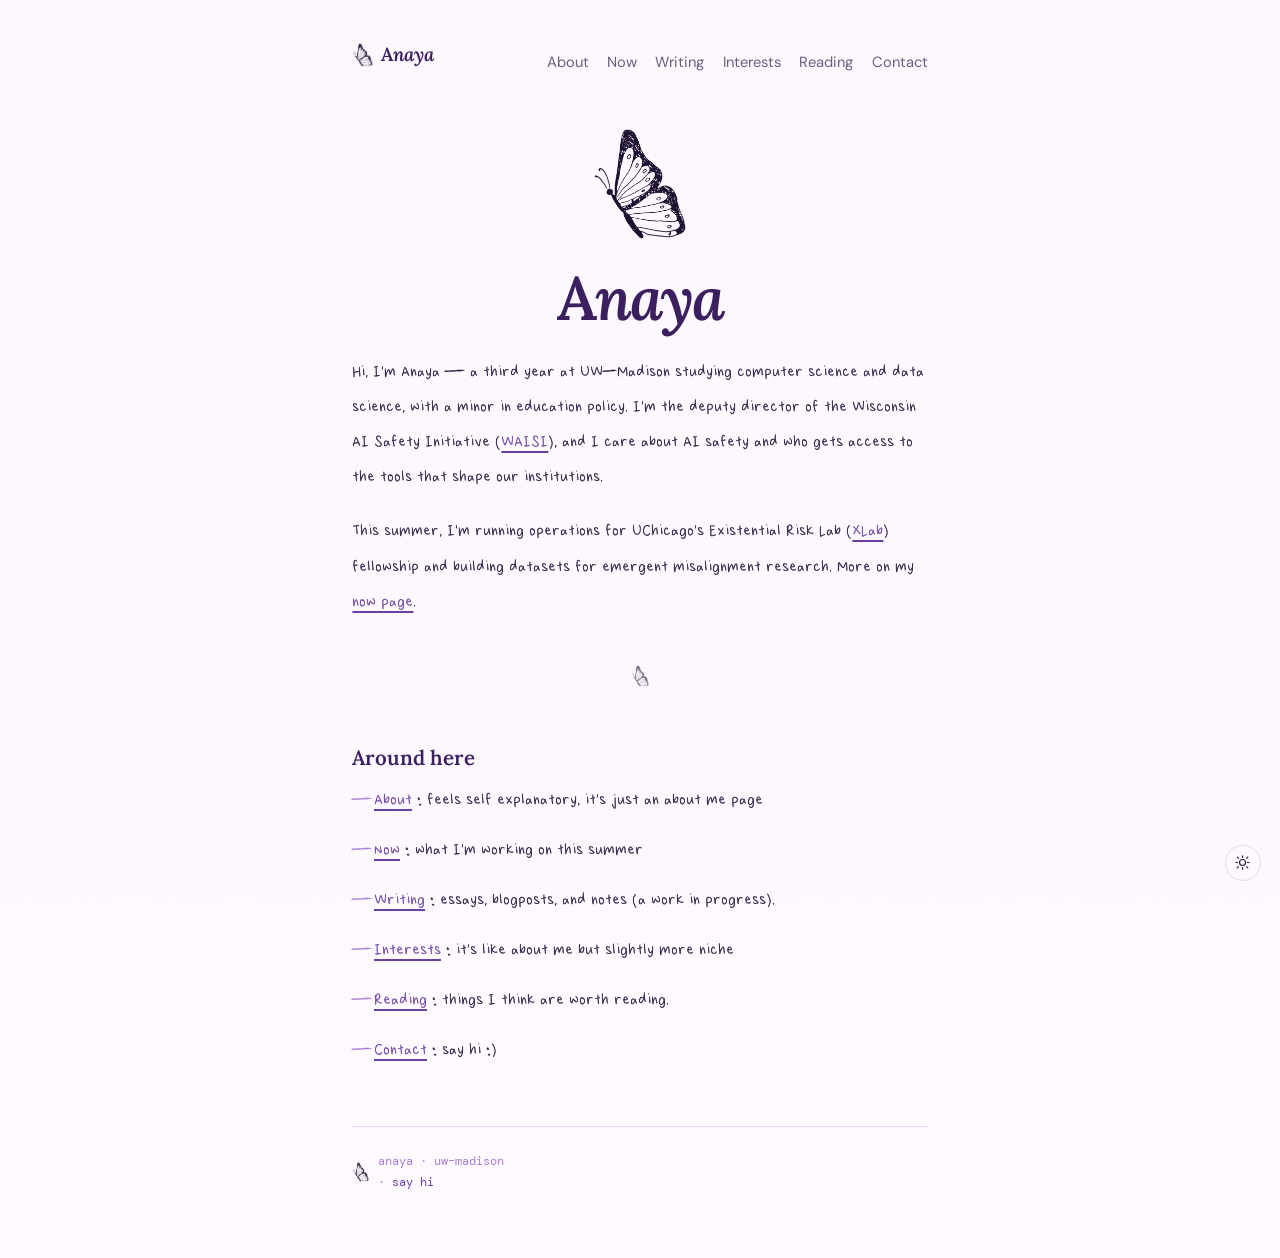
==== index.html @ af7433e6 "Update introduction paragraph for clarity" ====
<!DOCTYPE html>
<html lang="en" data-theme="light">
<head>
  <meta charset="UTF-8" />
  <meta name="viewport" content="width=device-width, initial-scale=1.0"/>
  <title>Anaya — CS · Data Science · Education Policy</title>
  <meta name="description" content="Anaya Mandal — student at UW–Madison studying CS, Data Science, and Education Policy. Interested in AI safety and who gets access to the tools that shape our institutions.">
  <meta name="author" content="Anaya Mandal">
  <meta name="theme-color" content="#6b3fa0">
  <meta property="og:type" content="website">
  <meta property="og:title" content="Anaya — CS · Data Science · Education Policy">
  <meta property="og:description" content="Student at UW–Madison working at the intersection of AI safety, data science, and education policy.">
  <meta property="og:url" content="https://total-anayalation.github.io/">
  <meta name="twitter:card" content="summary_large_image">
  <meta property="og:image" content="https://total-anayalation.github.io/og-image.png">
  <meta property="og:image:width" content="1200">
  <meta property="og:image:height" content="630">
  <meta name="twitter:image" content="https://total-anayalation.github.io/og-image.png">
  <script>(function(){try{var t=localStorage.getItem('anaya-theme');if(t)document.documentElement.setAttribute('data-theme',t);}catch(e){}})();</script>
  <link rel="preconnect" href="https://fonts.googleapis.com">
  <link href="https://fonts.googleapis.com/css2?family=Lora:ital,wght@0,400;0,600;1,400&family=DM+Sans:wght@300;400;500&family=DM+Mono:wght@400;500&display=swap" rel="stylesheet">
  <link rel="stylesheet" href="shared.css">
  <link rel="icon" type="image/svg+xml" href="favicon.svg">
  <link rel="icon" type="image/png" href="favicon.png">
</head>
<body>
  <button class="theme-btn" onclick="toggleTheme()" aria-label="Toggle theme">
    <svg class="icon-sun" width="17" height="17" viewBox="0 0 24 24" fill="none" stroke="currentColor" stroke-width="1.6" stroke-linecap="round" aria-hidden="true"><circle cx="12" cy="12" r="4.2"/><path d="M12 2.6v2.4M12 19v2.4M4.5 4.5l1.7 1.7M17.8 17.8l1.7 1.7M2.6 12H5M19 12h2.4M4.5 19.5l1.7-1.7M17.8 6.2l1.7-1.7"/></svg><svg class="icon-moon" width="16" height="16" viewBox="0 0 24 24" fill="currentColor" aria-hidden="true"><path d="M20.5 15.2A8 8 0 0 1 9.3 4 7 7 0 1 0 20.5 15.2z"/></svg>
  </button>

  <div class="wrap">
    <nav class="nav">
      <a href="index.html" class="nav-home">
        <img class="ink-dark" src="butterfly-dark.png" alt="" aria-hidden="true">
        <img class="ink-light" src="butterfly-light.png" alt="" aria-hidden="true">
        <span>A<em>naya</em></span>
      </a>
      <div class="nav-links">
        <a href="about.html">About</a>
        <a href="now.html">Now</a>
        <a href="blog.html">Writing</a>
        <a href="interests.html">Interests</a>
        <a href="reading.html">Reading</a>
        <a href="contact.html">Contact</a>
      </div>
    </nav>

    <div class="home">
      <img class="home-fly ink-dark" src="butterfly-dark.png" alt="Hand-drawn butterfly">
      <img class="home-fly ink-light" src="butterfly-light.png" alt="" aria-hidden="true">
      <h1 class="home-name">A<em>naya</em></h1>
    </div>

    <p class="lead-in">Hi, I'm Anaya — a third year at UW–Madison studying computer science and data science, with a minor in education policy. I'm the deputy director of the Wisconsin AI Safety Initiative (<a href="https://waisi.org/" target="_blank" rel="noopener noreferrer">WAISI</a>), and I care about AI safety and who gets access to the tools that shape our institutions.</p>

    <p>This summer, I'm running operations for UChicago's Existential Risk Lab (<a href="https://xrisk.uchicago.edu/" target="_blank" rel="noopener noreferrer">XLab</a>) fellowship and building datasets for emergent misalignment research. More on my <a href="now.html">now page</a>.</p>

    <div class="divider">
      <img class="ink-dark" src="butterfly-dark.png" alt="" aria-hidden="true">
      <img class="ink-light" src="butterfly-light.png" alt="" aria-hidden="true">
    </div>

    <h2>Around here</h2>
    <ul class="list">
      <li><a href="about.html">About</a> : feels self explanatory, it's just an about me page</li>
      <li><a href="now.html">Now</a> : what I'm working on this summer </li>
      <li><a href="blog.html">Writing</a> : essays, blogposts, and notes (a work in progress).</li>
      <li><a href="interests.html">Interests</a> : it's like about me but slightly more niche</li>
      <li><a href="reading.html">Reading</a> : things I think are worth reading.</li>
      <li><a href="contact.html">Contact</a> : say hi :)</li>
    </ul>

    <footer>
      <img class="foot-fly ink-dark" src="butterfly-dark.png" alt="" aria-hidden="true">
      <img class="foot-fly ink-light" src="butterfly-light.png" alt="" aria-hidden="true">
      <span>anaya · uw–madison · <a href="contact.html">say hi</a></span>
      <iframe src="https://waisi.live/embed/anaya"
        title="waisi.live webring"
        style="width:100%;height:44px;border:0"
        loading="lazy"></iframe>
    </footer>
  </div>

  <script>
    function toggleTheme() {
      var d = document.documentElement.getAttribute('data-theme') === 'dark';
      document.documentElement.setAttribute('data-theme', d ? 'light' : 'dark');
      localStorage.setItem('anaya-theme', d ? 'light' : 'dark');
    }
  </script>
</body>
</html>
---- shared.css ----
/* shared.css — Anaya · simple & handmade */
*, *::before, *::after { box-sizing: border-box; margin: 0; padding: 0; }

@font-face {
  font-family: 'Handwriting';
  src: url('fonts/handwriting.woff') format('woff'),
       url('fonts/handwriting.ttf') format('truetype');
  font-weight: normal; font-style: normal; font-display: swap;
}
/* second handwriting font — fills in the punctuation the first one lacks
   (– — : ; @ · [ ]), scaled up to match its x-height */
@font-face {
  font-family: 'Handwriting';
  src: url('fonts/handwriting-punct.woff') format('woff'),
       url('fonts/handwriting-punct.otf') format('opentype');
  font-weight: normal; font-style: normal; font-display: swap;
  size-adjust: 122.3%;
  unicode-range: U+002D, U+2013, U+2014, U+003A, U+003B, U+0040, U+00B7, U+005B, U+005D;
}

:root, [data-theme="light"] {
  --bg:       #fdf9ff;
  --ink:      #2b1a40;
  --ink2:     #6b5e80;
  --plum:     #3b1f5e;
  --violet:   #6b3fa0;
  --lavender: #a67fd4;
  --rule:     #e4d8f2;
}
[data-theme="dark"] {
  --bg:       #0e0718;
  --ink:      #ece4fb;
  --ink2:     #a892c8;
  --plum:     #d9c4f5;
  --violet:   #bd93e8;
  --lavender: #8a6fb0;
  --rule:     #2a1a44;
}

html { scroll-behavior: smooth; }

body {
  font-family: 'DM Sans', system-ui, sans-serif;
  background: var(--bg);
  color: var(--ink);
  line-height: 1.72;
  min-height: 100vh;
  -webkit-font-smoothing: antialiased;
  transition: background .3s, color .3s;
}

/* faint paper grain — a little handmade texture */
body::before {
  content: ''; position: fixed; inset: 0; z-index: 0; pointer-events: none;
  background-image: url("data:image/svg+xml,%3Csvg viewBox='0 0 256 256' xmlns='http://www.w3.org/2000/svg'%3E%3Cfilter id='n'%3E%3CfeTurbulence type='fractalNoise' baseFrequency='0.9' numOctaves='4' stitchTiles='stitch'/%3E%3C/filter%3E%3Crect width='100%25' height='100%25' filter='url(%23n)' opacity='0.035'/%3E%3C/svg%3E");
}

/* container */
.wrap {
  position: relative; z-index: 1;
  max-width: 620px;
  margin: 0 auto;
  padding: 2.4rem 1.4rem 4rem;
}

/* ---- nav ---- */
.nav {
  display: flex; flex-wrap: wrap; align-items: baseline;
  justify-content: space-between; gap: .5rem 1.2rem;
  margin-bottom: 3.2rem;
}
.nav-home {
  display: inline-flex; align-items: center; gap: .5rem;
  font-family: 'Lora', serif; font-weight: 600; font-size: 1.18rem;
  color: var(--plum); text-decoration: none; letter-spacing: -.01em;
}
.nav-home em { font-style: italic; }
.nav-home img { height: 24px; width: auto; }
.nav-links { display: flex; flex-wrap: wrap; gap: .2rem 1.15rem; }
.nav-links a {
  color: var(--ink2); text-decoration: none; font-size: .92rem;
  transition: color .15s;
}
.nav-links a:hover { color: var(--violet); text-decoration: underline; text-underline-offset: 3px; }
.nav-links a.active { color: var(--violet); }

/* ---- headings & text ---- */
.kicker {
  font-family: 'DM Mono', monospace; font-size: .68rem;
  letter-spacing: .16em; text-transform: uppercase; color: var(--lavender);
  margin-bottom: .55rem;
}
h1.title {
  font-family: 'Lora', serif; font-weight: 600;
  font-size: clamp(2rem, 5vw, 2.7rem); line-height: 1.1;
  color: var(--plum); letter-spacing: -.02em;
}
h1.title em { font-style: italic; color: var(--violet); }
.sub { color: var(--ink2); margin-top: .7rem; font-size: 1rem; max-width: 48ch; }
h2 {
  font-family: 'Lora', serif; font-weight: 600; font-size: 1.28rem;
  color: var(--plum); margin: 2.6rem 0 .5rem;
}
p { margin-bottom: 1rem; }
a { color: var(--violet); text-underline-offset: 2px; }
strong { color: var(--ink); font-weight: 600; }
/* ── HANDWRITTEN BODY TEXT ── */
.wrap p, ul.list > li {
  font-family: 'Handwriting', 'DM Sans', system-ui, sans-serif;
  font-size: 1.34rem;
  line-height: 1.64;
  -webkit-text-stroke: 0.4px currentColor;
}
.lead-in { font-size: 1.48rem; line-height: 1.52; margin: 1.6rem 0 1.2rem; }

/* ---- simple lists (no boxes) ---- */
ul.list { list-style: none; margin: .4rem 0 1.4rem; }
ul.list > li {
  position: relative; padding-left: 1.35rem; margin-bottom: .9rem;
  line-height: 1.66;
}
ul.list > li::before {
  content: '—'; position: absolute; left: 0; color: var(--lavender);
}

/* ---- dividers ---- */
.divider { text-align: center; margin: 2.8rem 0; }
.divider img { height: 22px; width: auto; opacity: .7; }
hr.rule { border: none; border-top: 1px solid var(--rule); margin: 2.4rem 0; }

/* ---- footer ---- */
footer {
  margin-top: 3.6rem; padding-top: 1.4rem; border-top: 1px solid var(--rule);
  display: flex; align-items: center; gap: .55rem;
  font-family: 'DM Mono', monospace; font-size: .74rem; color: var(--lavender);
}
footer a { color: var(--violet); text-decoration: none; }
footer a:hover { text-decoration: underline; }

/* hand-drawn butterfly, theme-aware */
.ink-dark { display: inline-block; } .ink-light { display: none; }
[data-theme="dark"] .ink-dark { display: none; } [data-theme="dark"] .ink-light { display: inline-block; }
.foot-fly { height: 20px; width: auto; }

/* ---- theme toggle ---- */
.theme-btn {
  position: fixed; bottom: 1.2rem; right: 1.2rem; z-index: 50;
  width: 36px; height: 36px; border-radius: 50%;
  border: 1px solid var(--rule); background: var(--bg); color: inherit;
  cursor: pointer; font-size: 1rem; line-height: 1;
  display: flex; align-items: center; justify-content: center;
}
.icon-sun { display: inline; } .icon-moon { display: none; }
[data-theme="dark"] .icon-sun { display: none; } [data-theme="dark"] .icon-moon { display: inline; }

/* ---- home hero ---- */
.home { text-align: center; margin: 1rem 0 1.6rem; }
.home-fly { height: 116px; width: auto; margin-bottom: 1.1rem; }
.home-name {
  font-family: 'Lora', serif; font-weight: 600;
  font-size: clamp(2.6rem, 9vw, 3.8rem); line-height: 1;
  color: var(--plum); letter-spacing: -.03em;
}
.home-name em { font-style: italic; }

@media (prefers-reduced-motion: reduce) {
  *, *::before, *::after {
    animation-duration: .001ms !important;
    transition-duration: .001ms !important;
    scroll-behavior: auto !important;
  }
}
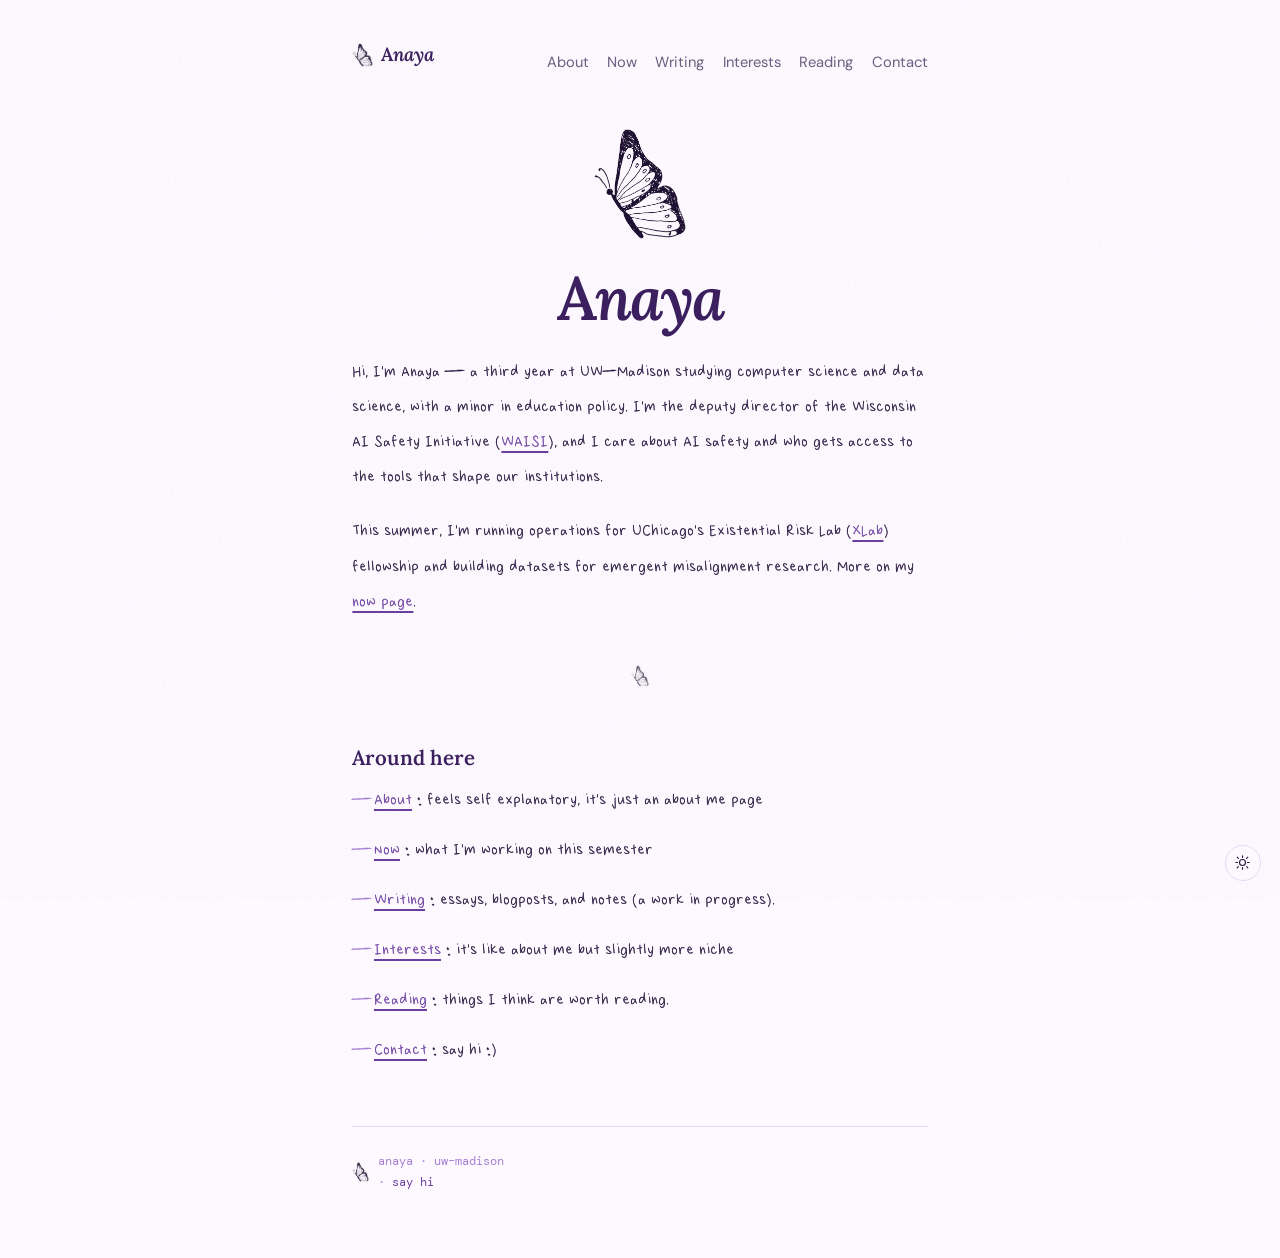
==== commit d0470b01: "Update link description for 'Now' section" ====
--- a/index.html
+++ b/index.html
@@ -63,7 +63,7 @@
     <h2>Around here</h2>
     <ul class="list">
       <li><a href="about.html">About</a> : feels self explanatory, it's just an about me page</li>
-      <li><a href="now.html">Now</a> : what I'm working on this summer </li>
+      <li><a href="now.html">Now</a> : what I'm working on this semester </li>
       <li><a href="blog.html">Writing</a> : essays, blogposts, and notes (a work in progress).</li>
       <li><a href="interests.html">Interests</a> : it's like about me but slightly more niche</li>
       <li><a href="reading.html">Reading</a> : things I think are worth reading.</li>
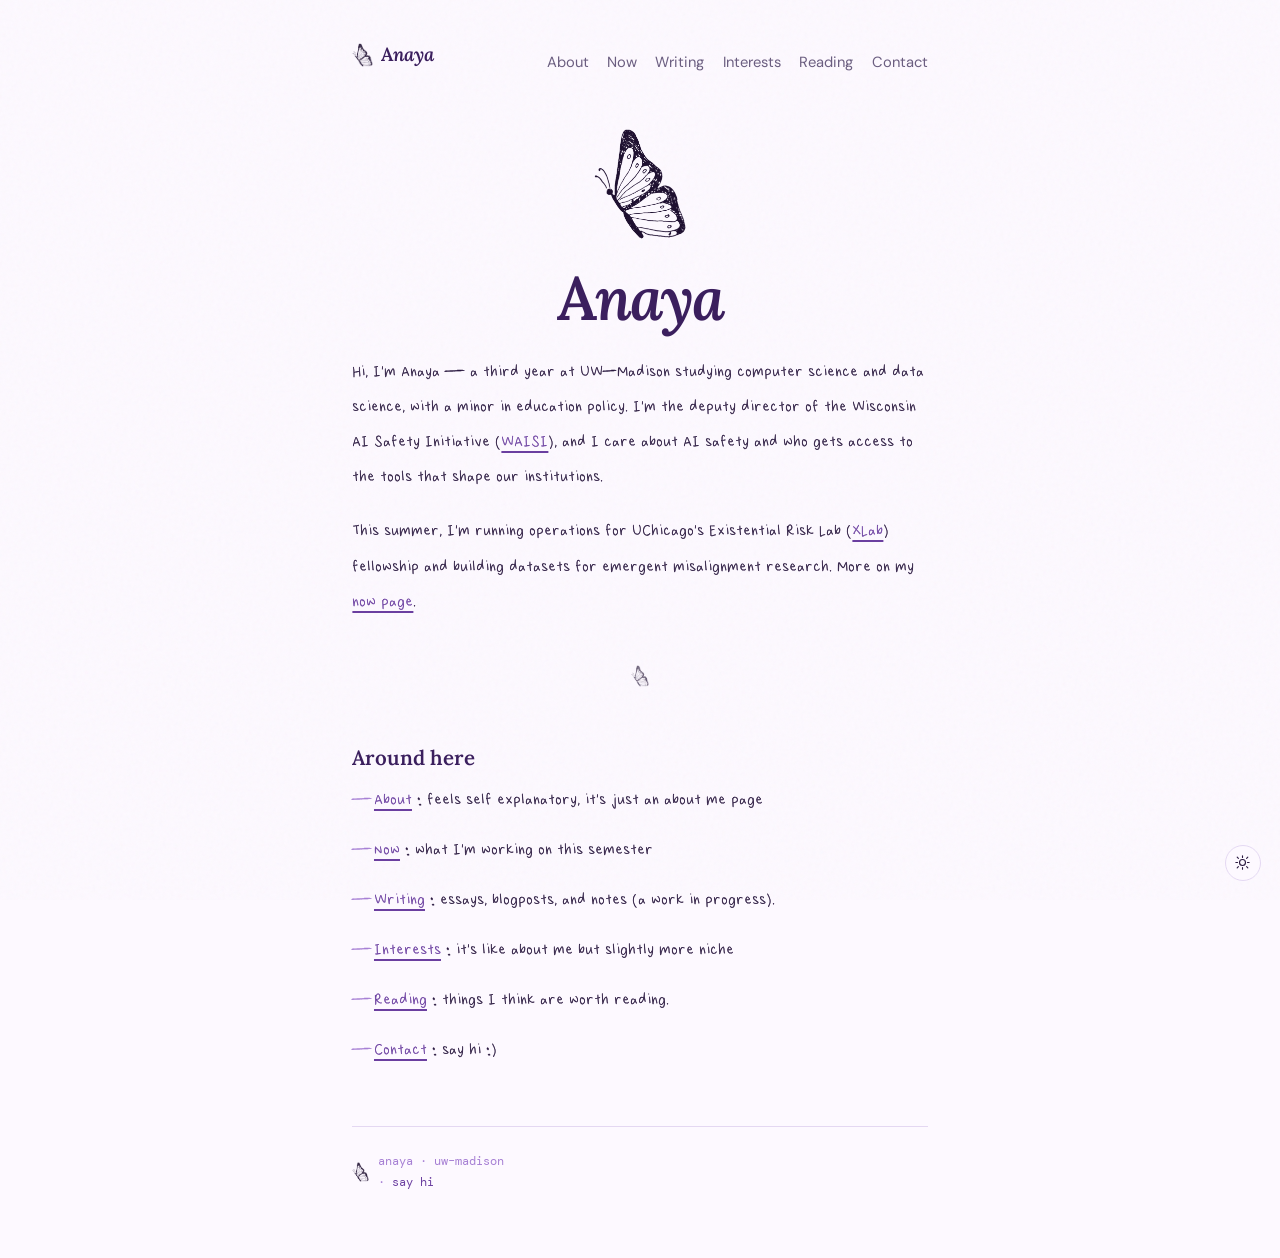
==== commit 44803208: "Add SEO: full name in titles, canonical URLs, structured data, sitemap and robots.txt for anayamanda" ====
--- a/index.html
+++ b/index.html
@@ -3,20 +3,26 @@
 <head>
   <meta charset="UTF-8" />
   <meta name="viewport" content="width=device-width, initial-scale=1.0"/>
-  <title>Anaya — CS · Data Science · Education Policy</title>
+  <title>Anaya Mandal — CS · Data Science · Education Policy</title>
   <meta name="description" content="Anaya Mandal — student at UW–Madison studying CS, Data Science, and Education Policy. Interested in AI safety and who gets access to the tools that shape our institutions.">
+  <link rel="canonical" href="https://anayamandal.com/">
   <meta name="author" content="Anaya Mandal">
   <meta name="theme-color" content="#6b3fa0">
   <meta property="og:type" content="website">
-  <meta property="og:title" content="Anaya — CS · Data Science · Education Policy">
+  <meta property="og:title" content="Anaya Mandal — CS · Data Science · Education Policy">
   <meta property="og:description" content="Student at UW–Madison working at the intersection of AI safety, data science, and education policy.">
-  <meta property="og:url" content="https://total-anayalation.github.io/">
+  <meta property="og:url" content="https://anayamandal.com/">
   <meta name="twitter:card" content="summary_large_image">
-  <meta property="og:image" content="https://total-anayalation.github.io/og-image.png">
+  <meta property="og:image" content="https://anayamandal.com/og-image.png">
   <meta property="og:image:width" content="1200">
   <meta property="og:image:height" content="630">
-  <meta name="twitter:image" content="https://total-anayalation.github.io/og-image.png">
+  <meta name="twitter:image" content="https://anayamandal.com/og-image.png">
   <script>(function(){try{var t=localStorage.getItem('anaya-theme');if(t)document.documentElement.setAttribute('data-theme',t);}catch(e){}})();</script>
+  <script type="application/ld+json">
+  {"@context":"https://schema.org","@type":"Person","name":"Anaya Mandal","url":"https://anayamandal.com/",
+   "jobTitle":"Student","affiliation":{"@type":"CollegeOrUniversity","name":"University of Wisconsin–Madison"},
+   "sameAs":["https://www.linkedin.com/in/anaya-mandal/","https://github.com/total-anayalation"]}
+  </script>
   <link rel="preconnect" href="https://fonts.googleapis.com">
   <link href="https://fonts.googleapis.com/css2?family=Lora:ital,wght@0,400;0,600;1,400&family=DM+Sans:wght@300;400;500&family=DM+Mono:wght@400;500&display=swap" rel="stylesheet">
   <link rel="stylesheet" href="shared.css">
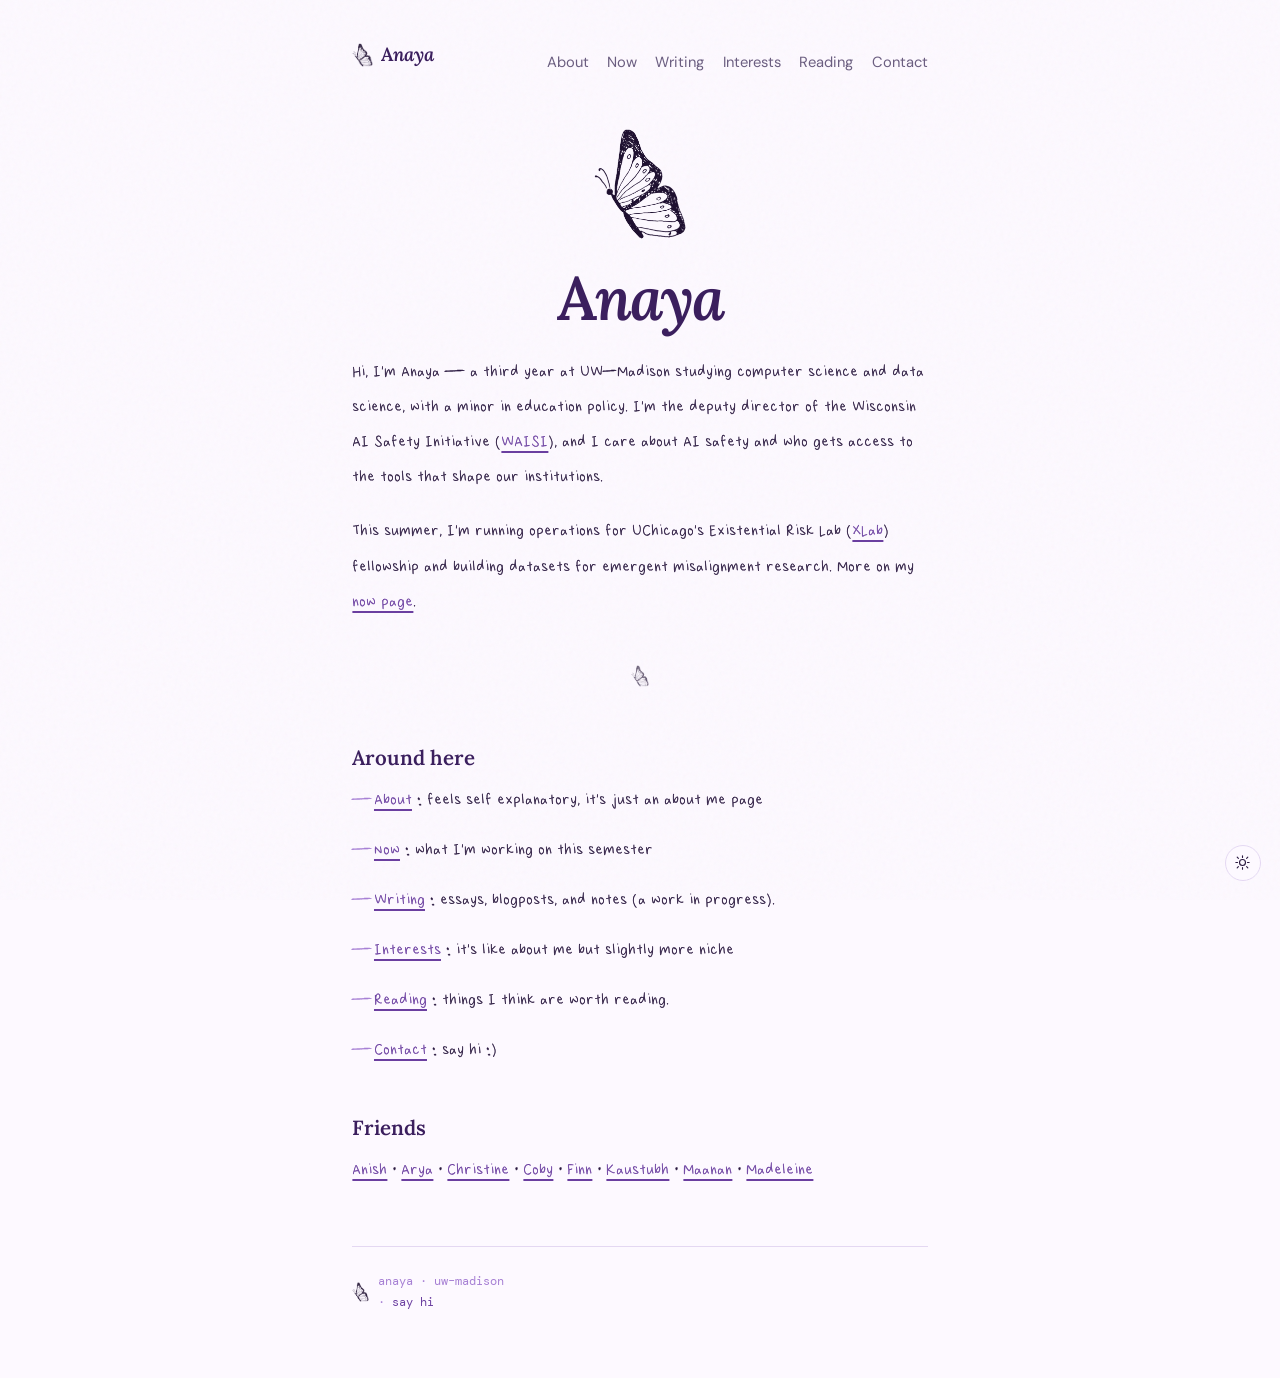
==== commit a6e0dc1b: "Add Friends section to homepage" ====
--- a/index.html
+++ b/index.html
@@ -6,6 +6,7 @@
   <title>Anaya Mandal — CS · Data Science · Education Policy</title>
   <meta name="description" content="Anaya Mandal — student at UW–Madison studying CS, Data Science, and Education Policy. Interested in AI safety and who gets access to the tools that shape our institutions.">
   <link rel="canonical" href="https://anayamandal.com/">
+  <meta name="google-site-verification" content="bRWdzGA-npLcnhQO7zi7wikfPLaeNa8qLAGMxVcmnFM" />
   <meta name="author" content="Anaya Mandal">
   <meta name="theme-color" content="#6b3fa0">
   <meta property="og:type" content="website">
@@ -36,18 +37,18 @@
 
   <div class="wrap">
     <nav class="nav">
-      <a href="index.html" class="nav-home">
+      <a href="/" class="nav-home">
         <img class="ink-dark" src="butterfly-dark.png" alt="" aria-hidden="true">
         <img class="ink-light" src="butterfly-light.png" alt="" aria-hidden="true">
         <span>A<em>naya</em></span>
       </a>
       <div class="nav-links">
-        <a href="about.html">About</a>
-        <a href="now.html">Now</a>
-        <a href="blog.html">Writing</a>
-        <a href="interests.html">Interests</a>
-        <a href="reading.html">Reading</a>
-        <a href="contact.html">Contact</a>
+        <a href="/about">About</a>
+        <a href="/now">Now</a>
+        <a href="/blog">Writing</a>
+        <a href="/interests">Interests</a>
+        <a href="/reading">Reading</a>
+        <a href="/contact">Contact</a>
       </div>
     </nav>
 
@@ -59,7 +60,7 @@
 
     <p class="lead-in">Hi, I'm Anaya — a third year at UW–Madison studying computer science and data science, with a minor in education policy. I'm the deputy director of the Wisconsin AI Safety Initiative (<a href="https://waisi.org/" target="_blank" rel="noopener noreferrer">WAISI</a>), and I care about AI safety and who gets access to the tools that shape our institutions.</p>
 
-    <p>This summer, I'm running operations for UChicago's Existential Risk Lab (<a href="https://xrisk.uchicago.edu/" target="_blank" rel="noopener noreferrer">XLab</a>) fellowship and building datasets for emergent misalignment research. More on my <a href="now.html">now page</a>.</p>
+    <p>This summer, I'm running operations for UChicago's Existential Risk Lab (<a href="https://xrisk.uchicago.edu/" target="_blank" rel="noopener noreferrer">XLab</a>) fellowship and building datasets for emergent misalignment research. More on my <a href="/now">now page</a>.</p>
 
     <div class="divider">
       <img class="ink-dark" src="butterfly-dark.png" alt="" aria-hidden="true">
@@ -68,18 +69,22 @@
 
     <h2>Around here</h2>
     <ul class="list">
-      <li><a href="about.html">About</a> : feels self explanatory, it's just an about me page</li>
-      <li><a href="now.html">Now</a> : what I'm working on this semester </li>
-      <li><a href="blog.html">Writing</a> : essays, blogposts, and notes (a work in progress).</li>
-      <li><a href="interests.html">Interests</a> : it's like about me but slightly more niche</li>
-      <li><a href="reading.html">Reading</a> : things I think are worth reading.</li>
-      <li><a href="contact.html">Contact</a> : say hi :)</li>
+      <li><a href="/about">About</a> : feels self explanatory, it's just an about me page</li>
+      <li><a href="/now">Now</a> : what I'm working on this semester </li>
+      <li><a href="/blog">Writing</a> : essays, blogposts, and notes (a work in progress).</li>
+      <li><a href="/interests">Interests</a> : it's like about me but slightly more niche</li>
+      <li><a href="/reading">Reading</a> : things I think are worth reading.</li>
+      <li><a href="/contact">Contact</a> : say hi :)</li>
     </ul>
+
+    <h2>Friends</h2>
+    <p class="friends"><a href="https://dyed.rocks/" target="_blank" rel="noopener noreferrer">Anish</a> · <a href="https://www.linkedin.com/in/arya-p-ai/" target="_blank" rel="noopener noreferrer">Arya</a> · <a href="https://christinecorry.com/" target="_blank" rel="noopener noreferrer">Christine</a> · <a href="https://coby.lk/" target="_blank" rel="noopener noreferrer">Coby</a> · <a href="https://cheeetoo.github.io/" target="_blank" rel="noopener noreferrer">Finn</a> · <a href="https://www.kaustubhais.com/" target="_blank" rel="noopener noreferrer">Kaustubh</a> · <a href="https://maananpurothi.vercel.app/" target="_blank" rel="noopener noreferrer">Maanan</a> · <a href="https://mnhoffman.github.io/personal-website" target="_blank" rel="noopener noreferrer">Madeleine</a></p>
+
 
     <footer>
       <img class="foot-fly ink-dark" src="butterfly-dark.png" alt="" aria-hidden="true">
       <img class="foot-fly ink-light" src="butterfly-light.png" alt="" aria-hidden="true">
-      <span>anaya · uw–madison · <a href="contact.html">say hi</a></span>
+      <span>anaya · uw–madison · <a href="/contact">say hi</a></span>
       <iframe src="https://waisi.live/embed/anaya"
         title="waisi.live webring"
         style="width:100%;height:44px;border:0"
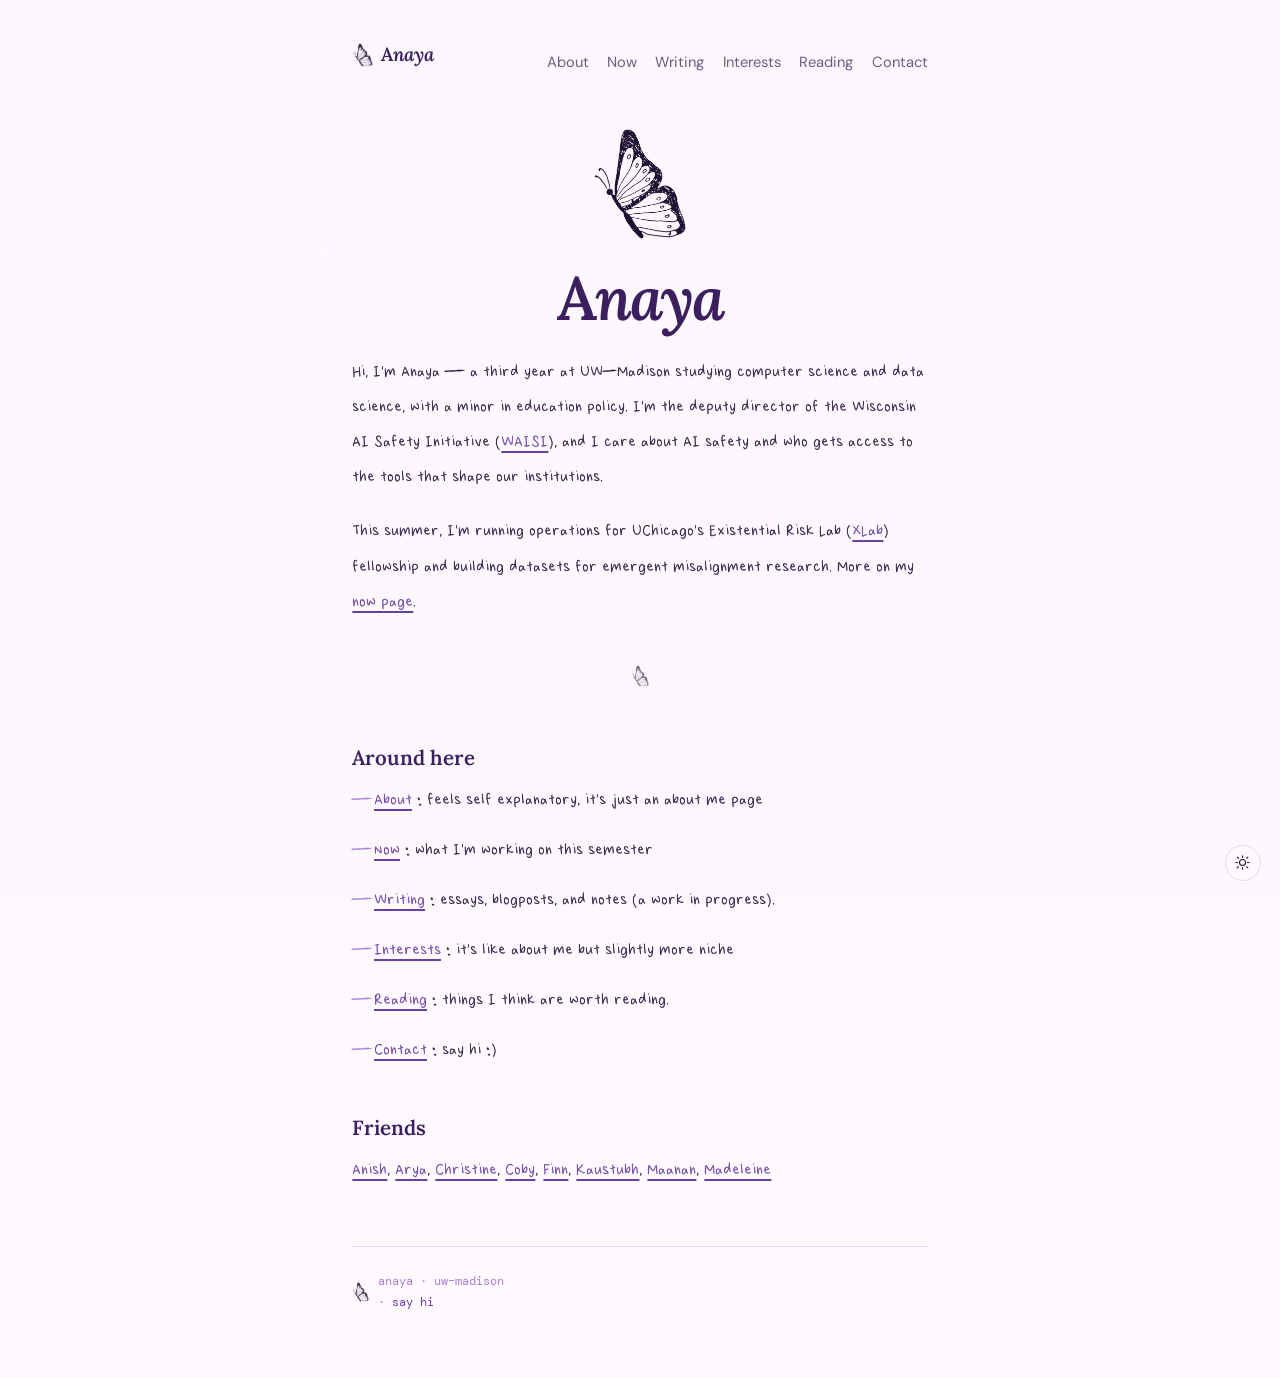
==== commit 1b29f147: "Use commas between names in Friends section Co-Authored-By: Claude Opus 5.5 <noreply@anthropic.com>" ====
--- a/index.html
+++ b/index.html
@@ -78,7 +78,7 @@
     </ul>
 
     <h2>Friends</h2>
-    <p class="friends"><a href="https://dyed.rocks/" target="_blank" rel="noopener noreferrer">Anish</a> · <a href="https://www.linkedin.com/in/arya-p-ai/" target="_blank" rel="noopener noreferrer">Arya</a> · <a href="https://christinecorry.com/" target="_blank" rel="noopener noreferrer">Christine</a> · <a href="https://coby.lk/" target="_blank" rel="noopener noreferrer">Coby</a> · <a href="https://cheeetoo.github.io/" target="_blank" rel="noopener noreferrer">Finn</a> · <a href="https://www.kaustubhais.com/" target="_blank" rel="noopener noreferrer">Kaustubh</a> · <a href="https://maananpurothi.vercel.app/" target="_blank" rel="noopener noreferrer">Maanan</a> · <a href="https://mnhoffman.github.io/personal-website" target="_blank" rel="noopener noreferrer">Madeleine</a></p>
+    <p class="friends"><a href="https://dyed.rocks/" target="_blank" rel="noopener noreferrer">Anish</a>, <a href="https://www.linkedin.com/in/arya-p-ai/" target="_blank" rel="noopener noreferrer">Arya</a>, <a href="https://christinecorry.com/" target="_blank" rel="noopener noreferrer">Christine</a>, <a href="https://coby.lk/" target="_blank" rel="noopener noreferrer">Coby</a>, <a href="https://cheeetoo.github.io/" target="_blank" rel="noopener noreferrer">Finn</a>, <a href="https://www.kaustubhais.com/" target="_blank" rel="noopener noreferrer">Kaustubh</a>, <a href="https://maananpurothi.vercel.app/" target="_blank" rel="noopener noreferrer">Maanan</a>, <a href="https://mnhoffman.github.io/personal-website" target="_blank" rel="noopener noreferrer">Madeleine</a></p>
 
 
     <footer>
